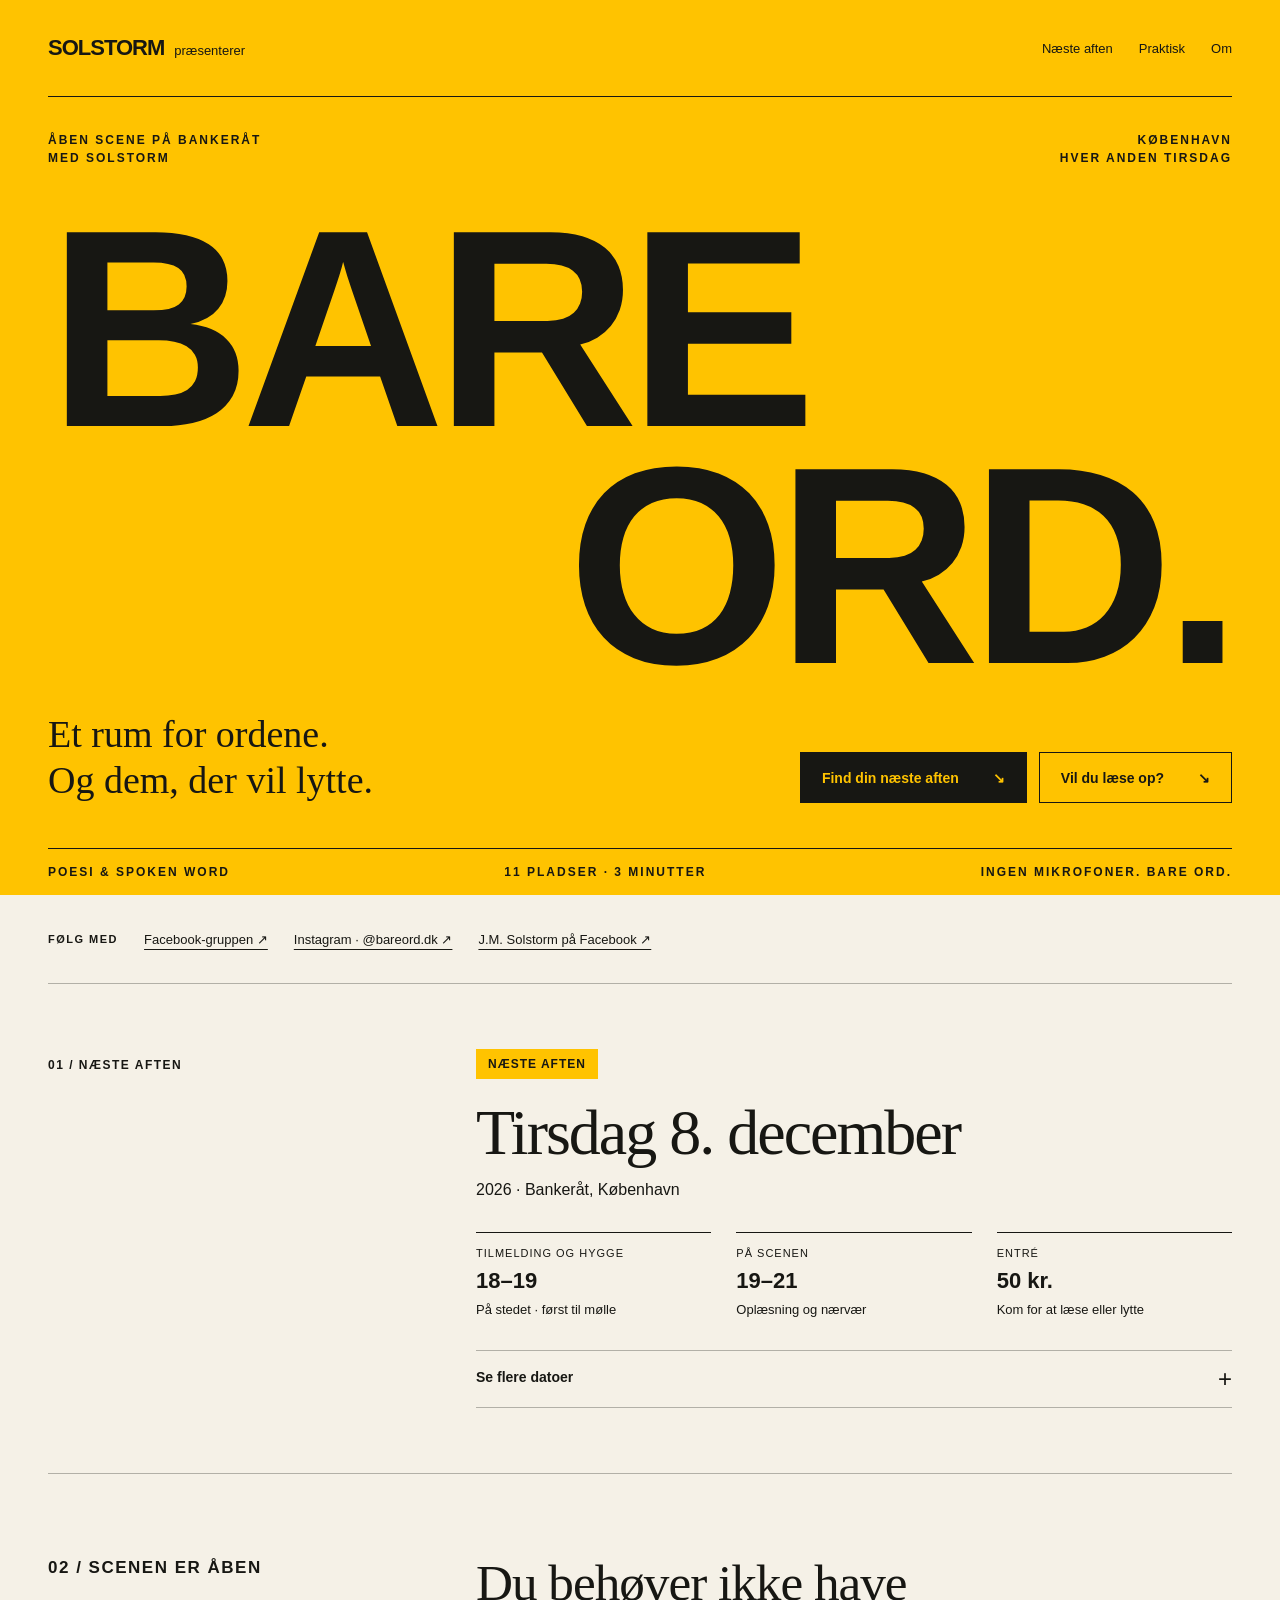
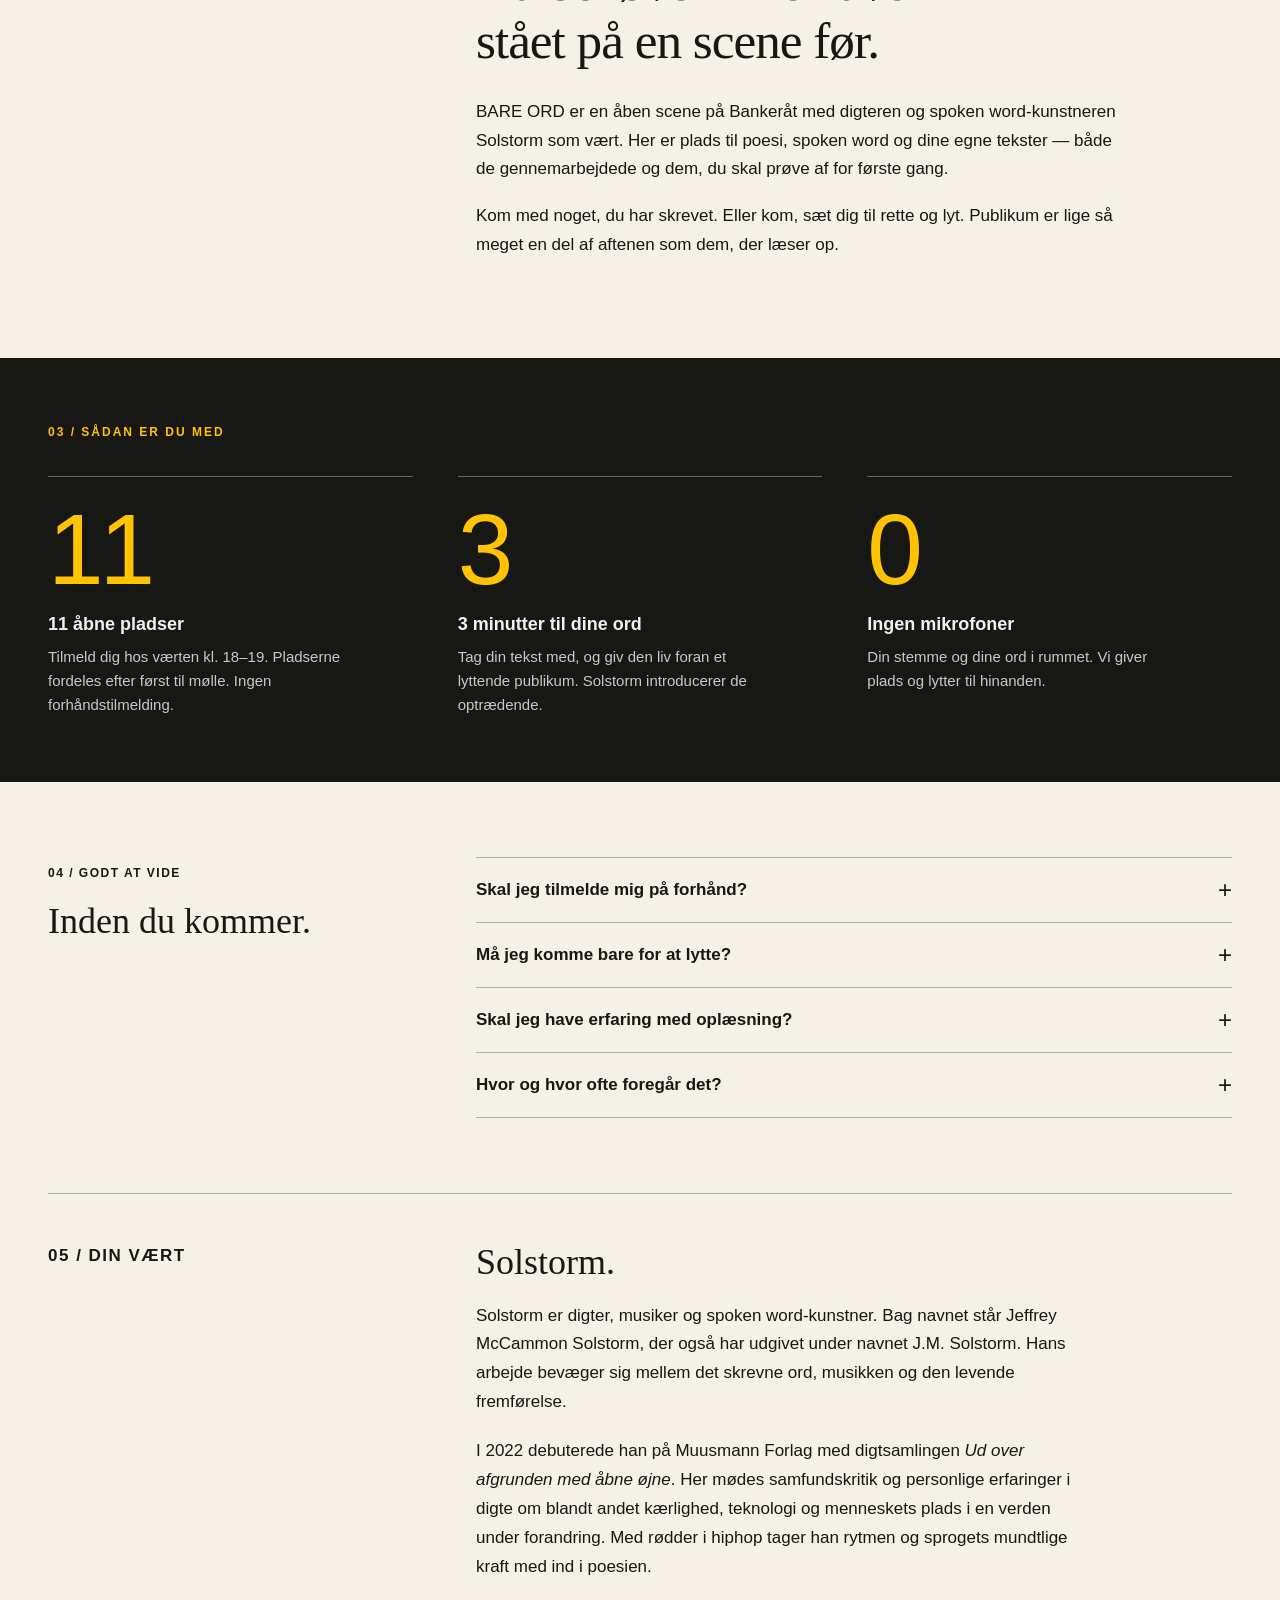
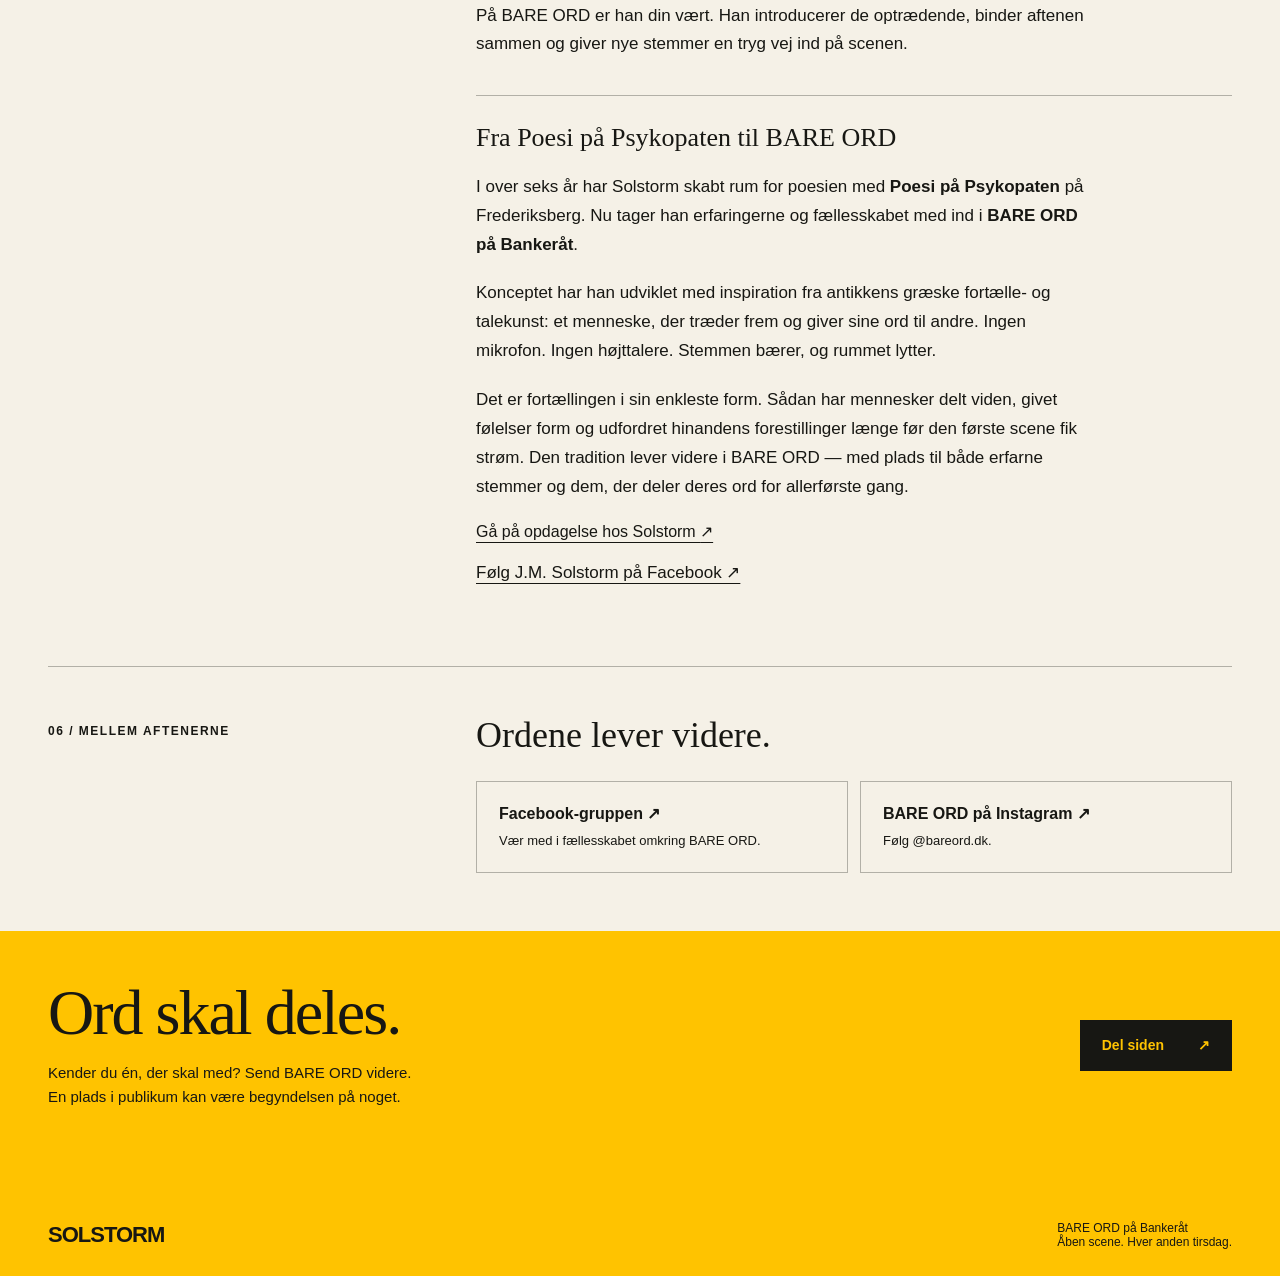
==== bare-ord/index.html @ f9d38742 "Publish Bare Ord page with recurring dates, social links and event editor" ====
<!doctype html>
<html lang="da">
<head>
  <meta charset="utf-8">
  <meta name="viewport" content="width=device-width, initial-scale=1">
  <title>BARE ORD på Bankeråt — åben scene med Solstorm</title>
  <meta name="description" content="BARE ORD er en åben scene på Bankeråt med Solstorm. Poesi, spoken word og dine egne ord. Hver anden tirsdag. Læs om tider, entré og tilmelding.">
  <link rel="canonical" href="https://solstorm.org/bare-ord/">
  <meta property="og:type" content="website">
  <meta property="og:locale" content="da_DK">
  <meta property="og:title" content="BARE ORD på Bankeråt — åben scene med Solstorm">
  <meta property="og:description" content="11 pladser. 3 minutter. Ingen mikrofon. Kom med dine ord — eller kom for at lytte.">
  <meta property="og:url" content="https://solstorm.org/bare-ord/">
  <meta name="theme-color" content="#ffc300">
  <style>
    :root{--yellow:#ffc300;--ink:#171713;--paper:#f5f1e7;--line:rgba(23,23,19,.3)}
    *{box-sizing:border-box}html{scroll-behavior:smooth;scroll-padding-top:20px}
    body{margin:0;background:var(--paper);color:var(--ink);font-family:Arial,Helvetica,sans-serif;-webkit-font-smoothing:antialiased}
    a{color:inherit;text-underline-offset:5px}a:hover{text-decoration-thickness:2px}a:focus-visible,button:focus-visible,summary:focus-visible{outline:3px solid currentColor;outline-offset:6px}
    .skip{position:absolute;left:20px;top:-80px;background:var(--ink);color:var(--yellow);padding:12px;z-index:10}.skip:focus{top:15px}
    .wrap{width:min(1240px,calc(100% - 96px));margin:auto}
    .poster{background:var(--yellow);overflow:hidden}
    header{display:flex;justify-content:space-between;align-items:center;padding:26px 0;border-bottom:1px solid var(--ink);gap:20px}
    .brand{font-size:22px;font-weight:900;letter-spacing:-1px;text-decoration:none}.brand span{font-size:13px;font-weight:400;letter-spacing:0;margin-left:10px}
    nav{display:flex;gap:26px;font-size:13px}nav a{text-decoration:none}
    .eyebrow{font-size:12px;line-height:1.5;text-transform:uppercase;letter-spacing:2px;font-weight:700}
    .intro{display:flex;justify-content:space-between;gap:20px;margin-top:34px}
    .intro p{margin:0}.intro p:last-child{text-align:right}
    h1{font-family:Impact,'Arial Narrow',Arial,sans-serif;font-stretch:condensed;font-size:clamp(110px,22vw,290px);font-weight:900;line-height:.84;letter-spacing:-.035em;margin:44px 0 28px;text-transform:uppercase}
    h1 span{display:block}h1 span:last-child{text-align:right}
    .hero-bottom{display:grid;grid-template-columns:1fr 1fr;gap:45px;align-items:end;padding-bottom:45px}
    .hero-copy{font:clamp(24px,3vw,38px)/1.2 Georgia,serif;max-width:540px;margin:0}
    .hero-actions{display:flex;gap:12px;justify-content:flex-end;flex-wrap:wrap}
    .button{display:inline-flex;align-items:center;justify-content:space-between;gap:34px;min-height:51px;padding:15px 21px;background:var(--ink);color:var(--yellow);font-size:14px;font-weight:700;text-decoration:none;border:1px solid var(--ink)}
    .button:hover{background:var(--paper);color:var(--ink)}.button.light{background:transparent;color:var(--ink)}.button.light:hover{background:var(--ink);color:var(--yellow)}
    .ticker{border-top:1px solid var(--ink);padding:16px 0;font-size:12px;font-weight:700;letter-spacing:2px;text-transform:uppercase;display:flex;justify-content:space-between;gap:15px;flex-wrap:wrap}
    .next{display:grid;grid-template-columns:1fr 2fr;gap:50px;padding:65px 0;border-bottom:1px solid var(--line)}
    .section-label{font-size:12px;text-transform:uppercase;letter-spacing:1.5px;font-weight:700;margin:7px 0 0}
    .next h2{font:clamp(36px,5vw,64px)/1.05 Georgia,serif;letter-spacing:-2px;margin:0 0 25px;font-weight:400}
    .next h2 small{display:block;font:16px/1.5 Arial,sans-serif;letter-spacing:0;margin-top:12px}
    .facts{display:grid;grid-template-columns:repeat(3,1fr);gap:25px;margin:30px 0 0}.facts div{border-top:1px solid var(--ink);padding-top:14px}.facts dt{font-size:11px;text-transform:uppercase;letter-spacing:1px;margin-bottom:9px}.facts dd{margin:0;font-size:22px;font-weight:700}.facts dd span{display:block;font-size:13px;font-weight:400;line-height:1.5;margin-top:6px}
    .story{padding:80px 0;display:grid;grid-template-columns:1fr 2fr;gap:50px}.story h2{font:clamp(32px,4vw,52px)/1.13 Georgia,serif;font-weight:400;letter-spacing:-1px;margin:0 0 28px;max-width:700px}.story p{font-size:17px;line-height:1.7;max-width:650px;margin:0 0 18px}
    .rules{background:var(--ink);color:var(--paper);padding:65px 0}.rules .eyebrow{color:var(--yellow);margin:0 0 35px}.rule-grid{display:grid;grid-template-columns:repeat(3,1fr);gap:45px}.rule{border-top:1px solid #66665d;padding-top:22px}.rule .number{font-family:Impact,'Arial Narrow',Arial,sans-serif;font-size:100px;line-height:1;color:var(--yellow);letter-spacing:-4px}.rule h3{font-size:18px;margin:15px 0 10px}.rule p{font-size:15px;line-height:1.6;color:#cccac0;margin:0;max-width:310px}
    .questions{padding:75px 0;display:grid;grid-template-columns:1fr 2fr;gap:50px}.questions h2{font:36px/1.15 Georgia,serif;font-weight:400;margin:0}details{border-top:1px solid var(--line)}details:last-child{border-bottom:1px solid var(--line)}summary{padding:22px 0;cursor:pointer;font-size:17px;font-weight:700;display:flex;justify-content:space-between;gap:20px;list-style:none}summary::-webkit-details-marker{display:none}summary::after{content:'+';font-size:24px;line-height:20px;font-weight:400}details[open] summary::after{content:'−'}details p{font-size:16px;line-height:1.65;max-width:600px;margin:0 0 23px}
    .host{border-top:1px solid var(--line);padding:48px 0 58px;display:grid;grid-template-columns:1fr 2fr;gap:50px}.host h2{font:36px/1.15 Georgia,serif;font-weight:400;margin:0 0 18px}.host p{font-size:16px;line-height:1.7;max-width:620px;margin:0 0 20px}
    footer{background:var(--yellow);padding:27px 0}footer .wrap{display:flex;justify-content:space-between;gap:25px;align-items:center}footer p{font-size:12px;margin:0}
    .date-status{display:inline-block;background:var(--yellow);color:var(--ink);padding:8px 12px;font-size:12px;font-weight:700;letter-spacing:1px;text-transform:uppercase;margin:0 0 20px}
    .date-status:empty{display:none}.date-status.is-today{background:var(--ink);color:var(--yellow)}
    .upcoming{margin-top:30px;border-bottom:1px solid var(--line)}.upcoming summary{font-size:14px;padding:18px 0}.upcoming ol{list-style:none;padding:0;margin:0 0 20px;display:grid;grid-template-columns:1fr 1fr;gap:10px 22px}.upcoming li{font-size:14px;line-height:1.6}.upcoming time{font-variant-numeric:tabular-nums}
    nav a{display:inline-flex;align-items:center;min-height:44px}.section-label{line-height:1.6}
    button{font:inherit;cursor:pointer}.button[hidden],[hidden]{display:none!important}.next-actions{margin-top:24px}.event-help{font-size:13px;line-height:1.6;margin:10px 0 0}
    .follow-strip{display:flex;align-items:center;gap:14px 26px;flex-wrap:wrap;padding:22px 0;border-bottom:1px solid var(--line);font-size:13px}.follow-strip strong{font-size:11px;letter-spacing:1.5px;text-transform:uppercase}.follow-strip a{display:inline-flex;align-items:center;min-height:44px}.host p{font-size:17px}.host h3{font:26px/1.25 Georgia,serif;font-weight:400;margin:36px 0 18px;padding-top:26px;border-top:1px solid var(--line)}
    .community{border-top:1px solid var(--line);padding:48px 0 58px;display:grid;grid-template-columns:1fr 2fr;gap:50px}.community h2{font:36px/1.15 Georgia,serif;font-weight:400;margin:0 0 25px}.social-links{display:grid;grid-template-columns:1fr 1fr;gap:12px}.social-link{display:flex;flex-direction:column;gap:8px;padding:22px;border:1px solid var(--line);text-decoration:none;transition:background .15s}.social-link:hover{background:var(--yellow)}.social-link strong{font-size:16px}.social-link span{font-size:13px;line-height:1.5}
    .share{background:var(--yellow);padding:50px 0}.share-layout{display:flex;justify-content:space-between;align-items:center;gap:30px}.share h2{font:clamp(38px,5vw,64px)/1 Georgia,serif;font-weight:400;letter-spacing:-2px;margin:0 0 16px}.share p{font-size:15px;line-height:1.6;margin:0;max-width:520px}.share-options{margin-top:25px;padding-top:22px;border-top:1px solid var(--ink);display:flex;gap:12px;flex-wrap:wrap}.share-status{font-size:13px;min-height:1.5em;margin-top:12px!important}.copy-manual{width:100%;max-width:400px;background:var(--paper);border:1px solid var(--ink);padding:12px;font:14px Arial,sans-serif}.share button{border-radius:0}.share-trigger{flex-shrink:0}
    @media(max-width:760px){.community{grid-template-columns:1fr;gap:25px;padding:42px 0}.community h2{font-size:32px}.social-link{padding:18px}.share-layout{align-items:flex-start;flex-direction:column}.share{padding:40px 0}.share h2{letter-spacing:-1px}.share-options .button{flex:1;justify-content:center;gap:15px}}
    @media(max-width:390px){.social-links{grid-template-columns:1fr}}
    @media(min-width:1450px){h1{font-size:290px}}
    @media(max-width:760px){.wrap{width:calc(100% - 40px)}header{padding:22px 0}.brand span{display:none}nav{gap:15px;font-size:12px}.intro{margin-top:24px;font-size:10px;letter-spacing:1px}h1{font-size:clamp(100px,24vw,180px);margin:38px 0 30px;letter-spacing:-.045em}.hero-bottom{grid-template-columns:1fr;gap:24px;padding-bottom:30px}.hero-copy{font-size:27px;max-width:440px}.hero-actions{justify-content:flex-start}.ticker{font-size:10px;letter-spacing:1px}.next,.story,.questions,.host{grid-template-columns:1fr;gap:25px;padding:42px 0}.next h2{font-size:42px;letter-spacing:-1px}.facts{gap:15px}.facts dd{font-size:19px}.facts dd span{font-size:12px}.story h2{font-size:34px}.story p{font-size:16px}.rules{padding:42px 0}.rule-grid{gap:25px}.rule .number{font-size:73px;letter-spacing:-3px}.rule h3{font-size:15px}.rule p{font-size:13px}.questions h2,.host h2{font-size:32px}footer .wrap{align-items:flex-start}footer p{max-width:160px;line-height:1.6}}
    @media(max-width:390px){.wrap{width:calc(100% - 32px)}nav{gap:12px}.rule-grid{grid-template-columns:1fr}.rule{display:grid;grid-template-columns:86px 1fr;gap:0 15px}.rule .number{grid-row:span 2}.rule h3{margin-top:0}.rule p{max-width:none}.facts{gap:10px}.facts dd{font-size:17px}}
    @media(prefers-reduced-motion:reduce){html{scroll-behavior:auto}}
  </style>
</head>
<body>
  <a class="skip" href="#indhold">Spring til indhold</a>
  <main id="indhold">
  <div class="poster">
    <div class="wrap">
      <header>
        <a class="brand" href="https://solstorm.org/" aria-label="Solstorm — forside">SOLSTORM<span>præsenterer</span></a>
        <nav aria-label="På denne side"><a href="#naeste">Næste aften</a><a href="#praktisk">Praktisk</a><a href="#om">Om</a></nav>
      </header>
      <div>
        <div class="intro eyebrow"><p>Åben scene på Bankeråt<br>Med Solstorm</p><p>København<br>Hver anden tirsdag</p></div>
        <h1><span>BARE</span><span>ORD.</span></h1>
        <div class="hero-bottom">
          <p class="hero-copy">Et rum for ordene.<br>Og dem, der vil lytte.</p>
          <div class="hero-actions"><a class="button" href="#naeste"><span id="hero-date">Find din næste aften</span> <span aria-hidden="true">↘</span></a><a class="button light" href="#praktisk">Vil du læse op? <span aria-hidden="true">↘</span></a></div>
        </div>
        <div class="ticker"><span>Poesi & spoken word</span><span>11 pladser · 3 minutter</span><span>Ingen mikrofoner. Bare ord.</span></div>
      </div>
    </div>
  </div>
  <div class="follow-strip wrap" role="group" aria-label="Følg BARE ORD og Solstorm">
    <strong>Følg med</strong>
    <a href="https://www.facebook.com/groups/poesipaapsykopaten/" target="_blank" rel="noopener noreferrer">Facebook-gruppen ↗</a>
    <a href="https://www.instagram.com/bareord.dk/" target="_blank" rel="noopener noreferrer">Instagram · @bareord.dk ↗</a>
    <a href="https://www.facebook.com/jmsolstorm/" target="_blank" rel="noopener noreferrer">J.M. Solstorm på Facebook ↗</a>
  </div>
  <section class="next wrap" id="naeste" aria-labelledby="next-title">
    <p class="section-label" id="next-label">01 / Næste aften</p>
    <div>
      <p class="date-status" id="date-status" aria-live="polite">Næste aften</p>
      <h2 id="next-title"><time id="event-date" datetime="2026-10-27">Tirsdag 27. oktober</time><small><span id="event-year">2026</span> · Bankeråt, København</small></h2>
      <dl class="facts"><div><dt>Tilmelding og hygge</dt><dd>18–19<span>På stedet · først til mølle</span></dd></div><div><dt>På scenen</dt><dd>19–21<span>Oplæsning og nærvær</span></dd></div><div><dt>Entré</dt><dd>50 kr.<span>Kom for at læse eller lytte</span></dd></div></dl>
      <div class="next-actions" id="event-actions" hidden><a class="button" id="facebook-event" target="_blank" rel="noopener noreferrer">Se eventet på Facebook <span aria-hidden="true">↗</span></a><p class="event-help">Markér din interesse eller deltagelse på Facebook. Tilmelding til oplæsning foregår på stedet kl. 18–19.</p></div>
      <details class="upcoming"><summary>Se flere datoer</summary><ol id="upcoming-dates"></ol></details>
      <noscript><p>BARE ORD er hver anden tirsdag. Slå JavaScript til for automatisk at se den næste dato.</p></noscript>
    </div>
  </section>
  <section class="story wrap" id="om" aria-labelledby="about-title">
    <p class="section-label">02 / Scenen er åben</p>
    <div><h2 id="about-title">Du behøver ikke have<br>stået på en scene før.</h2><p>BARE ORD er en åben scene på Bankeråt med digteren og spoken word-kunstneren Solstorm som vært. Her er plads til poesi, spoken word og dine egne tekster — både de gennemarbejdede og dem, du skal prøve af for første gang.</p><p>Kom med noget, du har skrevet. Eller kom, sæt dig til rette og lyt. Publikum er lige så meget en del af aftenen som dem, der læser op.</p></div>
  </section>
  <section class="rules" id="praktisk" aria-labelledby="rules-title"><div class="wrap">
    <h2 class="eyebrow" id="rules-title">03 / Sådan er du med</h2>
    <div class="rule-grid">
      <article class="rule"><div class="number" aria-hidden="true">11</div><h3>11 åbne pladser</h3><p>Tilmeld dig hos værten kl. 18–19. Pladserne fordeles efter først til mølle. Ingen forhåndstilmelding.</p></article>
      <article class="rule"><div class="number" aria-hidden="true">3</div><h3>3 minutter til dine ord</h3><p>Tag din tekst med, og giv den liv foran et lyttende publikum. Solstorm introducerer de optrædende.</p></article>
      <article class="rule"><div class="number" aria-hidden="true">0</div><h3>Ingen mikrofoner</h3><p>Din stemme og dine ord i rummet. Vi giver plads og lytter til hinanden.</p></article>
    </div>
  </div></section>
  <section class="questions wrap" aria-labelledby="faq-title"><div><p class="section-label">04 / Godt at vide</p><h2 id="faq-title" style="margin-top:18px">Inden du kommer.</h2></div><div>
    <details><summary>Skal jeg tilmelde mig på forhånd?</summary><p>Nej. Tilmelding til oplæsning foregår på Bankeråt kl. 18–19 samme aften. Der er 11 pladser, og det er først til mølle.</p></details>
    <details><summary>Må jeg komme bare for at lytte?</summary><p>Ja. Du er velkommen som publikum, også hvis du ikke selv vil læse op. Oplæsningerne foregår kl. 19–21.</p></details>
    <details><summary>Skal jeg have erfaring med oplæsning?</summary><p>Nej. Både nye og erfarne stemmer er velkomne. Du har op til tre minutter til din tekst.</p></details>
    <details><summary>Hvor og hvor ofte foregår det?</summary><p>BARE ORD foregår på Bankeråt i København hver anden tirsdag. Næste aften og flere kommende datoer står øverst på siden.</p></details>
  </div></section>
  <section class="host wrap" aria-labelledby="host-title"><p class="section-label">05 / Din vært</p><div><h2 id="host-title">Solstorm.</h2><p>Solstorm er digter, musiker og spoken word-kunstner. Bag navnet står Jeffrey McCammon Solstorm, der også har udgivet under navnet J.M. Solstorm. Hans arbejde bevæger sig mellem det skrevne ord, musikken og den levende fremførelse.</p>
    <p>I 2022 debuterede han på Muusmann Forlag med digtsamlingen <em>Ud over afgrunden med åbne øjne</em>. Her mødes samfundskritik og personlige erfaringer i digte om blandt andet kærlighed, teknologi og menneskets plads i en verden under forandring. Med rødder i hiphop tager han rytmen og sprogets mundtlige kraft med ind i poesien.</p>
    <p>På BARE ORD er han din vært. Han introducerer de optrædende, binder aftenen sammen og giver nye stemmer en tryg vej ind på scenen.</p>
    <h3>Fra Poesi på Psykopaten til BARE ORD</h3><p>I over seks år har Solstorm skabt rum for poesien med <strong>Poesi på Psykopaten</strong> på Frederiksberg. Nu tager han erfaringerne og fællesskabet med ind i <strong>BARE ORD på Bankeråt</strong>.</p>
    <p>Konceptet har han udviklet med inspiration fra antikkens græske fortælle- og talekunst: et menneske, der træder frem og giver sine ord til andre. Ingen mikrofon. Ingen højttalere. Stemmen bærer, og rummet lytter.</p>
    <p>Det er fortællingen i sin enkleste form. Sådan har mennesker delt viden, givet følelser form og udfordret hinandens forestillinger længe før den første scene fik strøm. Den tradition lever videre i BARE ORD — med plads til både erfarne stemmer og dem, der deler deres ord for allerførste gang.</p><a href="https://solstorm.org/">Gå på opdagelse hos Solstorm <span aria-hidden="true">↗</span></a><p style="margin-top:18px"><a href="https://www.facebook.com/jmsolstorm/" target="_blank" rel="noopener noreferrer">Følg J.M. Solstorm på Facebook ↗</a></p></div></section>
  <section class="community wrap" aria-labelledby="community-title"><p class="section-label">06 / Mellem aftenerne</p><div><h2 id="community-title">Ordene lever videre.</h2><div class="social-links">
    <a class="social-link" href="https://www.facebook.com/groups/poesipaapsykopaten/" target="_blank" rel="noopener noreferrer"><strong>Facebook-gruppen ↗</strong><span>Vær med i fællesskabet omkring BARE ORD.</span></a>
    <a class="social-link" href="https://www.instagram.com/bareord.dk/" target="_blank" rel="noopener noreferrer"><strong>BARE ORD på Instagram ↗</strong><span>Følg @bareord.dk.</span></a>
  </div></div></section>
  <section class="share" aria-labelledby="share-title"><div class="wrap">
    <div class="share-layout"><div><h2 id="share-title">Ord skal deles.</h2><p>Kender du én, der skal med? Send BARE ORD videre.<br>En plads i publikum kan være begyndelsen på noget.</p></div><button class="button share-trigger" id="share-page" type="button" aria-controls="share-options" aria-expanded="false">Del siden <span aria-hidden="true">↗</span></button></div>
    <div class="share-options" id="share-options" hidden>
      <a class="button light" id="share-facebook" href="https://www.facebook.com/sharer/sharer.php?u=https%3A%2F%2Fsolstorm.org%2Fbare-ord%2F" target="_blank" rel="noopener noreferrer">Del på Facebook <span aria-hidden="true">↗</span></a>
      <button class="button light" id="copy-link" type="button">Kopiér link <span aria-hidden="true">↗</span></button>
      <label id="copy-manual-label" hidden>Kopiér adressen herfra: <input class="copy-manual" id="copy-manual" type="text" readonly value="https://solstorm.org/bare-ord/" aria-label="Link til BARE ORD"></label>
    </div>
    <p class="share-status" id="share-status" role="status" aria-live="polite"></p>
  </div></section>
  </main>
  <footer><div class="wrap"><a class="brand" href="https://solstorm.org/">SOLSTORM</a><p>BARE ORD på Bankeråt<br>Åben scene. Hver anden tirsdag.</p></div></footer>
  <script>
globalThis.BARE_ORD_DATA = {
  "events": {},
  "cancelledDates": []
};

</script>
<script src="data.js"></script>
  <script>
(function (root) {
  'use strict';
  const pageUrl = 'https://solstorm.org/bare-ord/';
  const events = root.BARE_ORD_DATA?.events || {};
  function eventUrl(date) {
    const value = events[date];
    if (!value) return null;
    try {
      const url = new URL(value);
      return url.protocol === 'https:' && ['facebook.com', 'www.facebook.com', 'm.facebook.com'].includes(url.hostname)
        && url.pathname.startsWith('/events/') ? url.href : null;
    } catch { return null; }
  }
  function updateEvent(date) {
    const url = eventUrl(date);
    const link = document.getElementById('facebook-event');
    document.getElementById('event-actions').hidden = !url;
    if (url) link.href = url;
    else link.removeAttribute('href');
  }
  root.BareOrdSocial = { events, eventUrl, updateEvent };
  if (typeof document === 'undefined') return;

  const trigger = document.getElementById('share-page');
  const options = document.getElementById('share-options');
  const status = document.getElementById('share-status');
  function showOptions() {
    options.hidden = false;
    trigger.setAttribute('aria-expanded', 'true');
    document.getElementById('share-facebook').focus();
  }
  trigger.addEventListener('click', async () => {
    status.textContent = '';
    if (typeof navigator.share === 'function') {
      try {
        await navigator.share({ title: 'BARE ORD på Bankeråt — med Solstorm',
          text: 'Kom med til BARE ORD: åben scene for poesi og spoken word på Bankeråt. Læs mere her.', url: pageUrl });
        return;
      } catch (error) {
        if (error.name === 'AbortError') return;
      }
    }
    showOptions();
  });
  document.getElementById('copy-link').addEventListener('click', async () => {
    try {
      if (!navigator.clipboard?.writeText) throw new Error('Clipboard unavailable');
      await navigator.clipboard.writeText(pageUrl);
      status.textContent = 'Link kopieret — send det til én, der skal med.';
    } catch {
      // The local file preview or browser settings can block clipboard access.
      const label = document.getElementById('copy-manual-label');
      const field = document.getElementById('copy-manual');
      label.hidden = false;
      field.focus();
      field.select();
      status.textContent = 'Markér og kopiér linket i feltet.';
    }
  });
})(globalThis);

</script>
  <script>
/* Every other Tuesday, counted from 27 October 2026. Dates follow Copenhagen time. */
(function (root) {
  'use strict';

  const DAY = 86400000;
  const ANCHOR = Date.UTC(2026, 9, 27);
  // Add a date here if an evening is cancelled or there is a holiday break.
  const excludedDates = new Set(root.BARE_ORD_DATA?.cancelledDates || []); // Example: '2026-12-22'
  const copenhagen = new Intl.DateTimeFormat('en-CA', {
    timeZone: 'Europe/Copenhagen', year: 'numeric', month: '2-digit', day: '2-digit'
  });
  const displayDate = new Intl.DateTimeFormat('da-DK', {
    timeZone: 'UTC', weekday: 'long', day: 'numeric', month: 'long'
  });

  function iso(day) { return new Date(day).toISOString().slice(0, 10); }
  function localDay(now) {
    const parts = Object.fromEntries(copenhagen.formatToParts(now).map(p => [p.type, p.value]));
    return Date.UTC(Number(parts.year), Number(parts.month) - 1, Number(parts.day));
  }
  function upcoming(now = new Date(), count = 5) {
    if (!Number.isInteger(count) || count < 1 || count > 100) throw new RangeError('Invalid event count');
    const today = localDay(now);
    let day = ANCHOR + Math.max(0, Math.ceil((today - ANCHOR) / (14 * DAY))) * 14 * DAY;
    const dates = [];
    while (dates.length < count) {
      if (!excludedDates.has(iso(day))) {
        const label = displayDate.format(new Date(day));
        dates.push({ iso: iso(day), label: label.charAt(0).toUpperCase() + label.slice(1),
          year: new Date(day).getUTCFullYear(), isToday: day === today });
      }
      day += 14 * DAY;
    }
    return dates;
  }

  // Expose the date calculation for verification without a browser.
  const api = { upcoming, localDay, excludedDates };
  if (typeof module !== 'undefined' && module.exports) module.exports = api;
  root.BareOrdSchedule = api;
  if (typeof document === 'undefined' || !document.getElementById('event-date')) return;

  let lastRenderedDay = '';
  function render() {
    const now = new Date();
    const today = iso(localDay(now));
    if (today === lastRenderedDay) return;
    const dates = upcoming(now);
    const next = dates[0];
    const dateElement = document.getElementById('event-date');
    dateElement.dateTime = next.iso;
    dateElement.textContent = next.label;
    document.getElementById('event-year').textContent = next.year;
    const status = document.getElementById('date-status');
    status.textContent = next.isToday ? 'Det er i dag' : 'Næste aften';
    status.classList.toggle('is-today', next.isToday);
    document.getElementById('next-label').textContent = next.isToday ? '01 / I dag på Bankeråt' : '01 / Næste aften';
    document.getElementById('hero-date').textContent = next.isToday ? 'Vi ses i aften' : 'Find din næste aften';
    const list = document.getElementById('upcoming-dates');
    list.replaceChildren(...dates.slice(1).map(date => {
      const li = document.createElement('li');
      const time = document.createElement('time');
      time.dateTime = date.iso;
      time.textContent = `${date.label} ${date.year}`;
      li.append(time);
      return li;
    }));
    root.BareOrdSocial?.updateEvent(next.iso);
    lastRenderedDay = today;
  }
  render();
  // Update an open tab after midnight, and immediately when returning to it.
  setInterval(render, 15000);
  document.addEventListener('visibilitychange', render);
  root.addEventListener('pageshow', render);
})(globalThis);

</script>
</body>
</html>
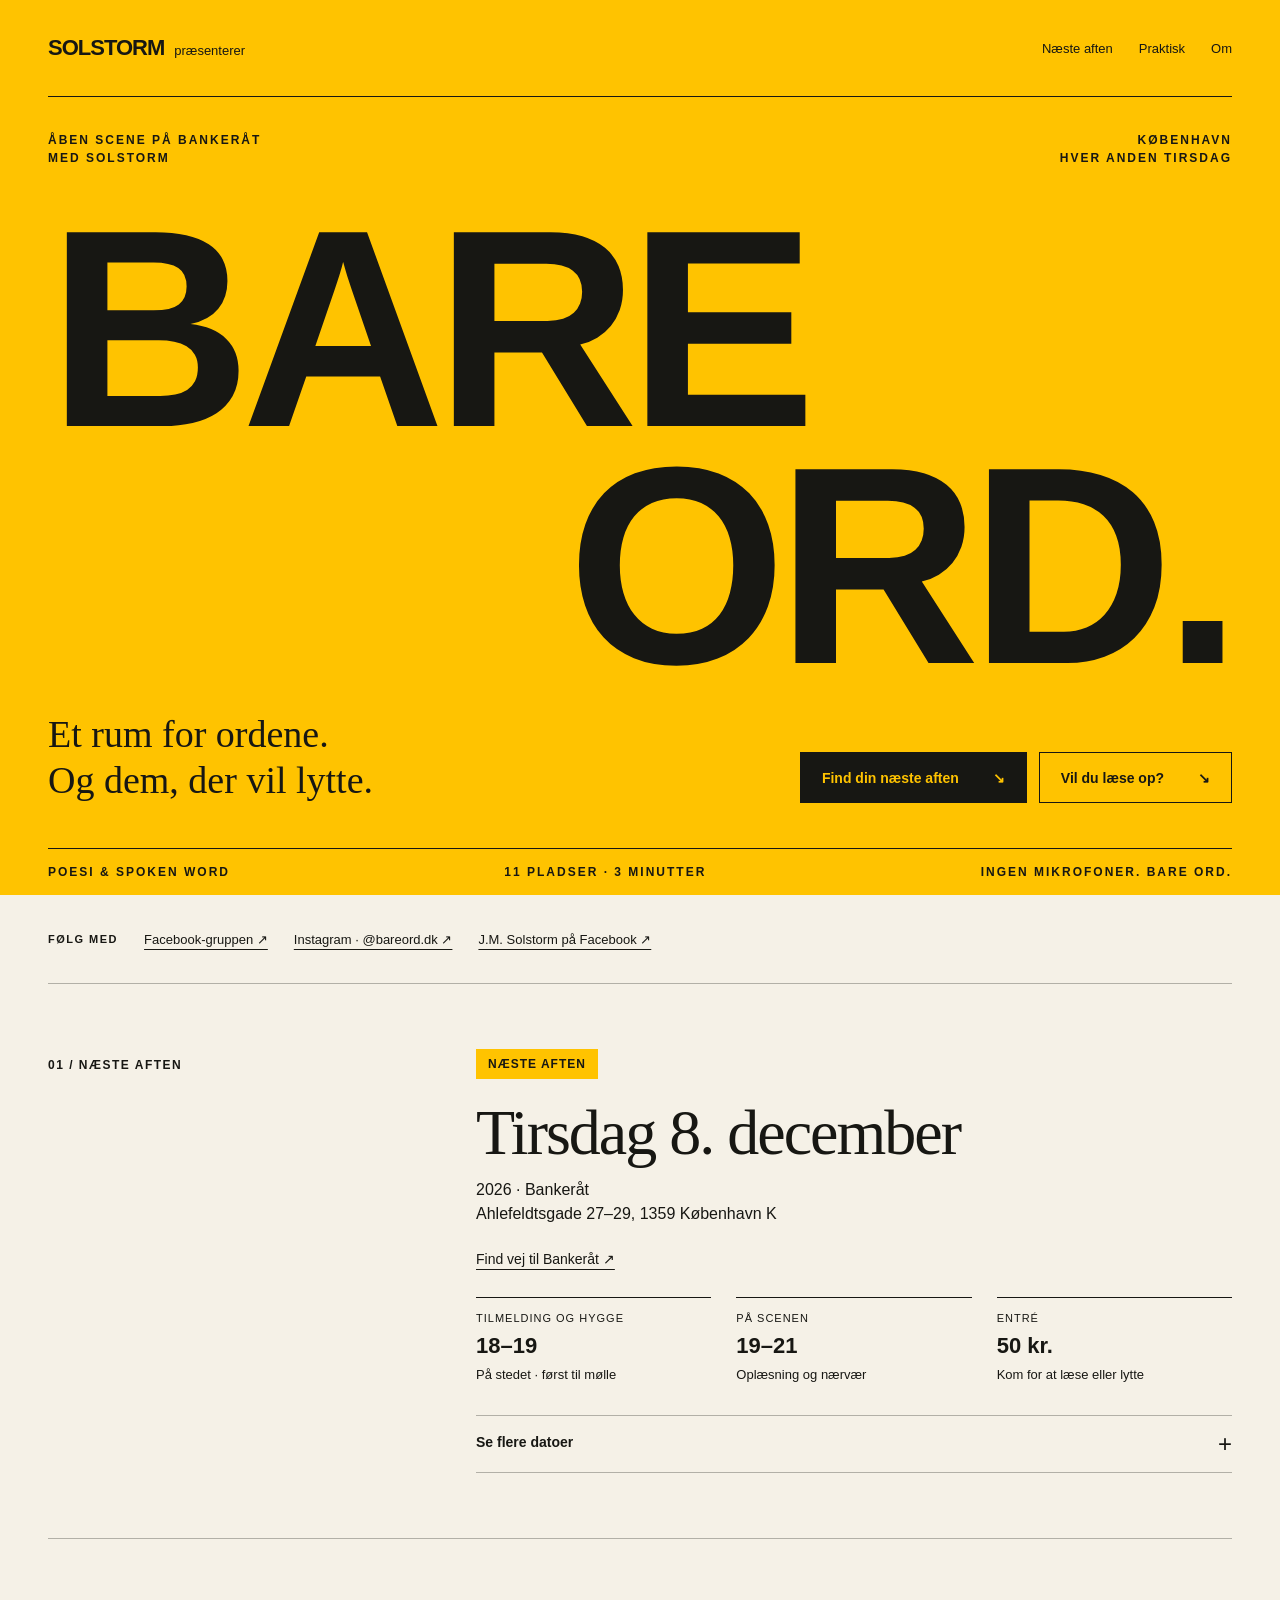
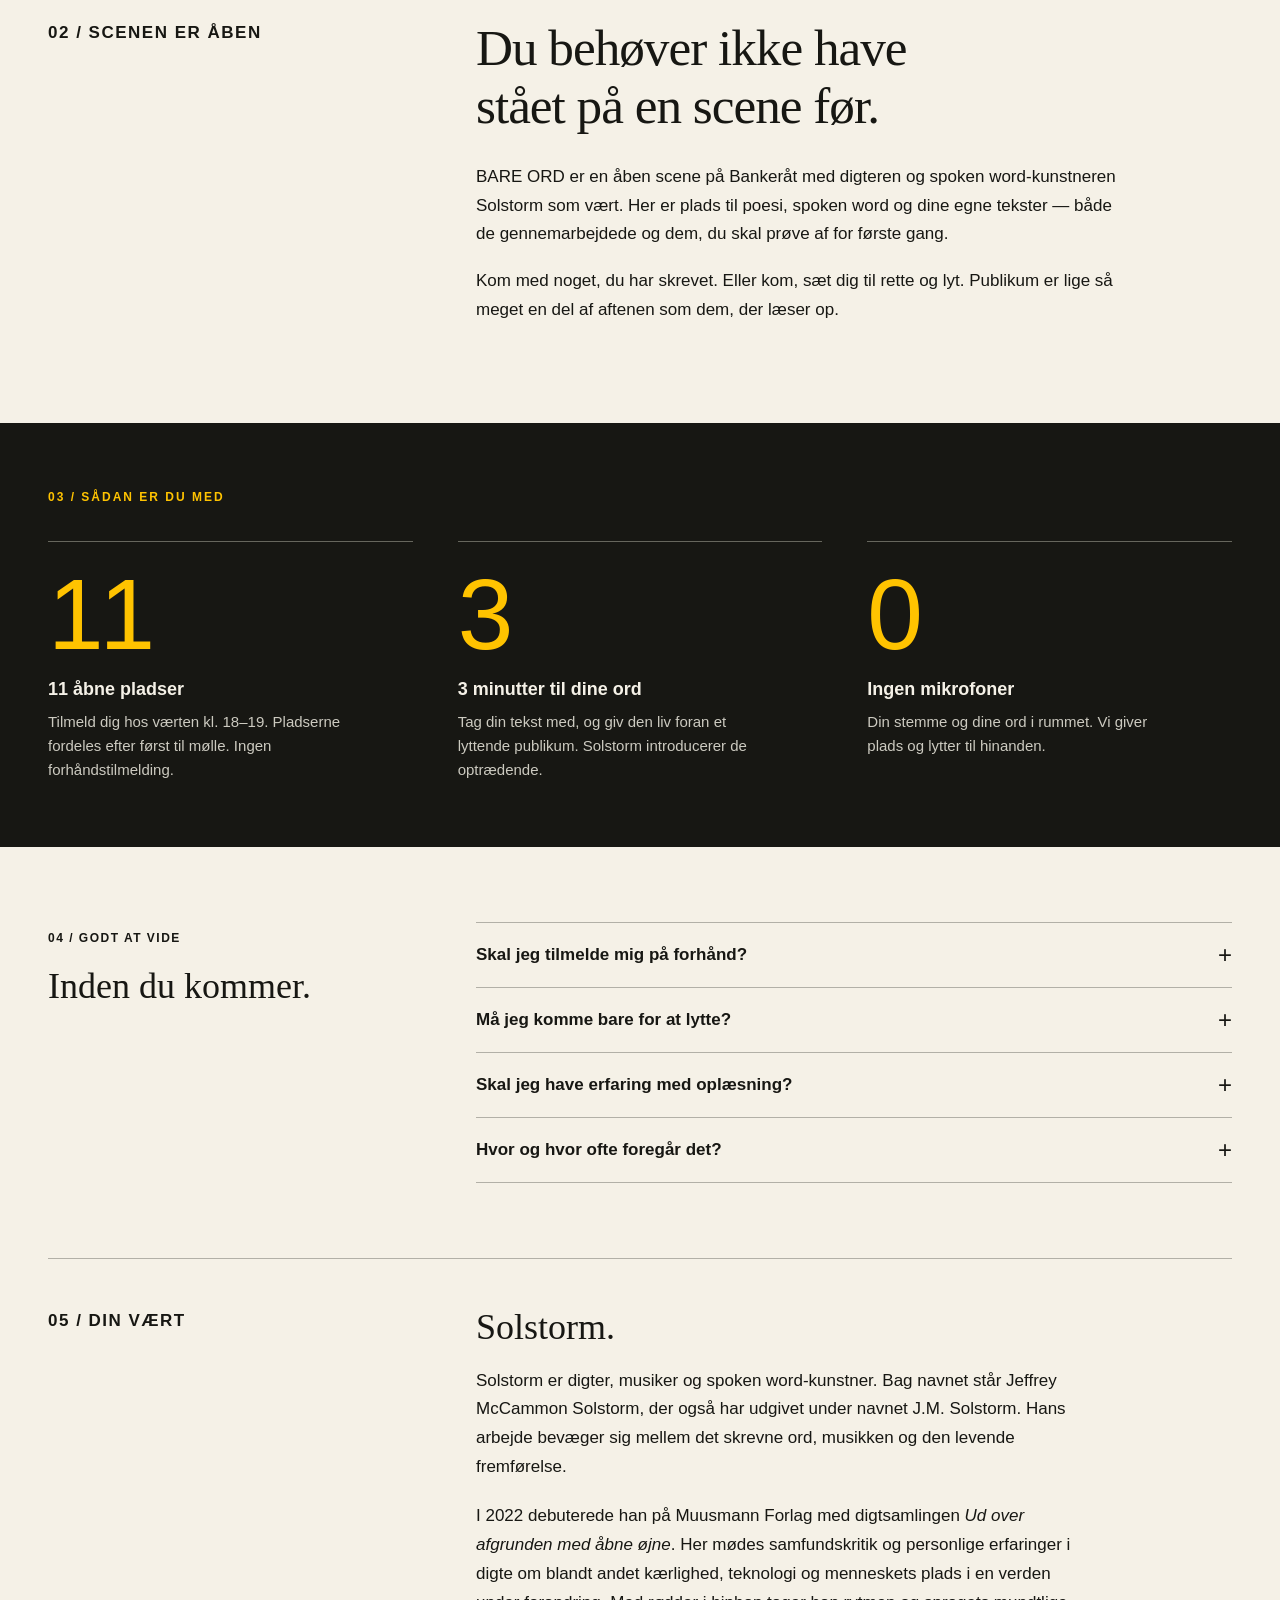
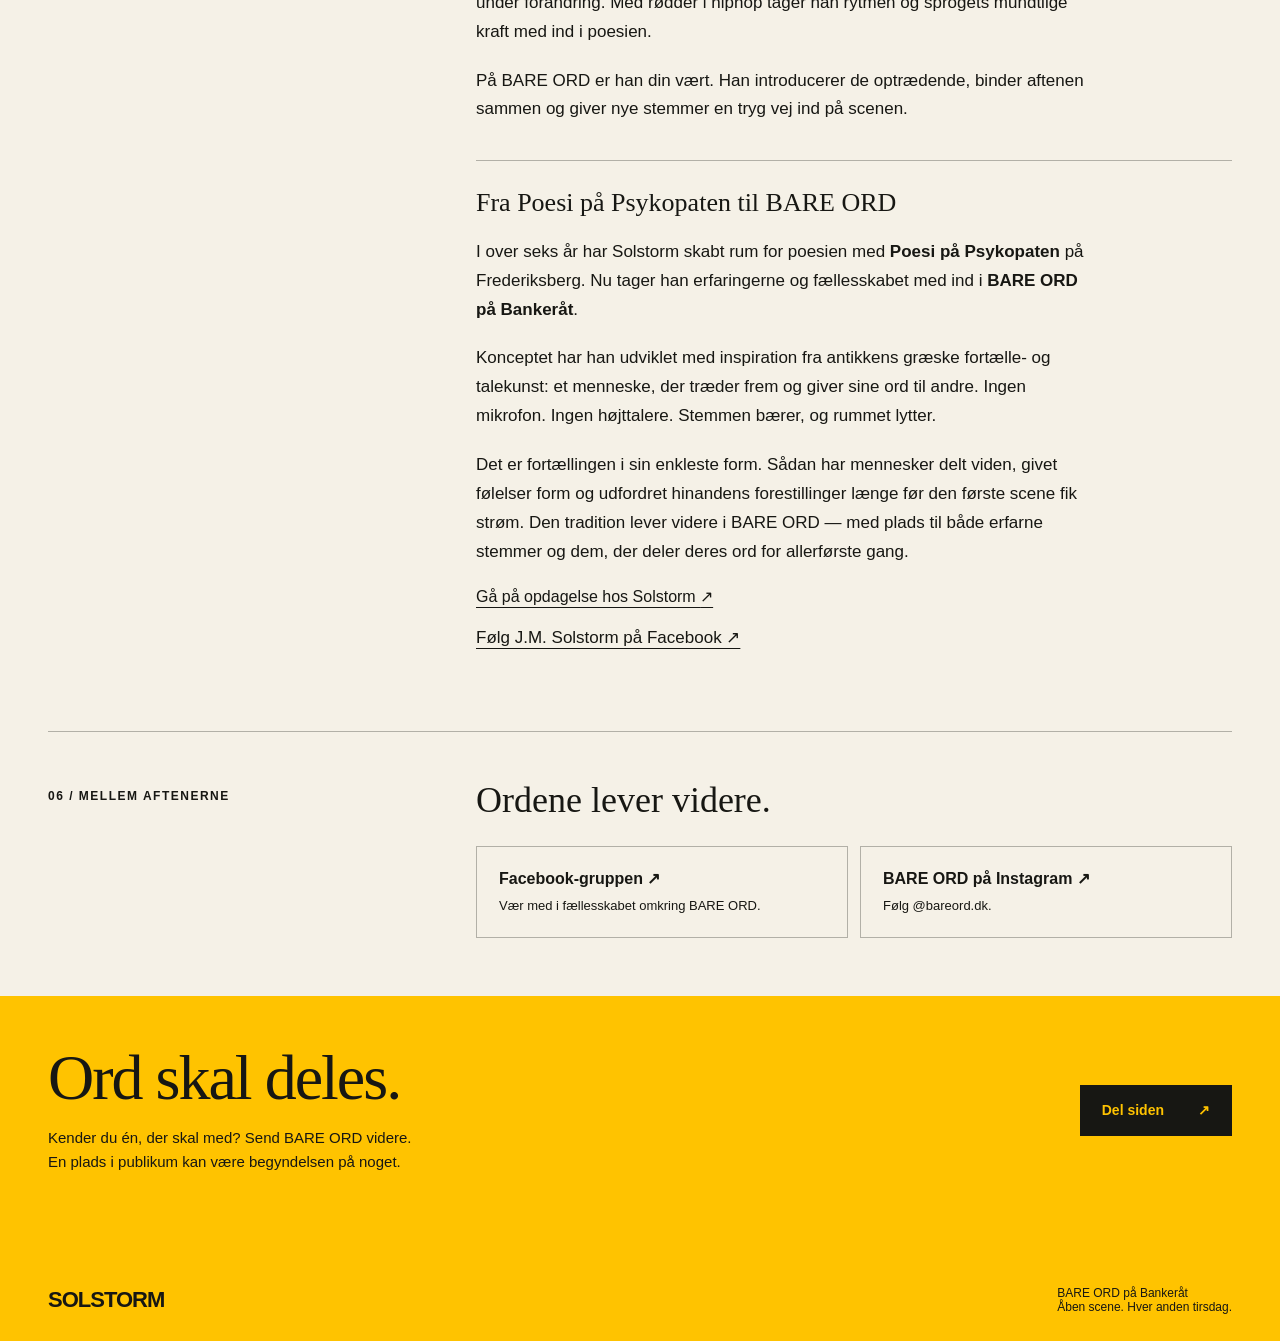
==== commit 87ea8d7d: "Show Bankeraat street address and directions beside event details" ====
--- a/bare-ord/index.html
+++ b/bare-ord/index.html
@@ -90,7 +90,8 @@
     <p class="section-label" id="next-label">01 / Næste aften</p>
     <div>
       <p class="date-status" id="date-status" aria-live="polite">Næste aften</p>
-      <h2 id="next-title"><time id="event-date" datetime="2026-10-27">Tirsdag 27. oktober</time><small><span id="event-year">2026</span> · Bankeråt, København</small></h2>
+      <h2 id="next-title"><time id="event-date" datetime="2026-10-27">Tirsdag 27. oktober</time><small><span id="event-year">2026</span> · Bankeråt<br>Ahlefeldtsgade 27–29, 1359 København K</small></h2>
+      <p style="font-size:14px"><a href="https://www.google.com/maps/search/?api=1&amp;query=Banker%C3%A5t%2C%20Ahlefeldtsgade%2027-29%2C%201359%20K%C3%B8benhavn%20K" target="_blank" rel="noopener noreferrer">Find vej til Bankeråt ↗</a></p>
       <dl class="facts"><div><dt>Tilmelding og hygge</dt><dd>18–19<span>På stedet · først til mølle</span></dd></div><div><dt>På scenen</dt><dd>19–21<span>Oplæsning og nærvær</span></dd></div><div><dt>Entré</dt><dd>50 kr.<span>Kom for at læse eller lytte</span></dd></div></dl>
       <div class="next-actions" id="event-actions" hidden><a class="button" id="facebook-event" target="_blank" rel="noopener noreferrer">Se eventet på Facebook <span aria-hidden="true">↗</span></a><p class="event-help">Markér din interesse eller deltagelse på Facebook. Tilmelding til oplæsning foregår på stedet kl. 18–19.</p></div>
       <details class="upcoming"><summary>Se flere datoer</summary><ol id="upcoming-dates"></ol></details>
@@ -113,7 +114,7 @@
     <details><summary>Skal jeg tilmelde mig på forhånd?</summary><p>Nej. Tilmelding til oplæsning foregår på Bankeråt kl. 18–19 samme aften. Der er 11 pladser, og det er først til mølle.</p></details>
     <details><summary>Må jeg komme bare for at lytte?</summary><p>Ja. Du er velkommen som publikum, også hvis du ikke selv vil læse op. Oplæsningerne foregår kl. 19–21.</p></details>
     <details><summary>Skal jeg have erfaring med oplæsning?</summary><p>Nej. Både nye og erfarne stemmer er velkomne. Du har op til tre minutter til din tekst.</p></details>
-    <details><summary>Hvor og hvor ofte foregår det?</summary><p>BARE ORD foregår på Bankeråt i København hver anden tirsdag. Næste aften og flere kommende datoer står øverst på siden.</p></details>
+    <details><summary>Hvor og hvor ofte foregår det?</summary><p>BARE ORD foregår på Bankeråt, Ahlefeldtsgade 27–29, 1359 København K, hver anden tirsdag. Næste aften og flere kommende datoer står øverst på siden.</p></details>
   </div></section>
   <section class="host wrap" aria-labelledby="host-title"><p class="section-label">05 / Din vært</p><div><h2 id="host-title">Solstorm.</h2><p>Solstorm er digter, musiker og spoken word-kunstner. Bag navnet står Jeffrey McCammon Solstorm, der også har udgivet under navnet J.M. Solstorm. Hans arbejde bevæger sig mellem det skrevne ord, musikken og den levende fremførelse.</p>
     <p>I 2022 debuterede han på Muusmann Forlag med digtsamlingen <em>Ud over afgrunden med åbne øjne</em>. Her mødes samfundskritik og personlige erfaringer i digte om blandt andet kærlighed, teknologi og menneskets plads i en verden under forandring. Med rødder i hiphop tager han rytmen og sprogets mundtlige kraft med ind i poesien.</p>
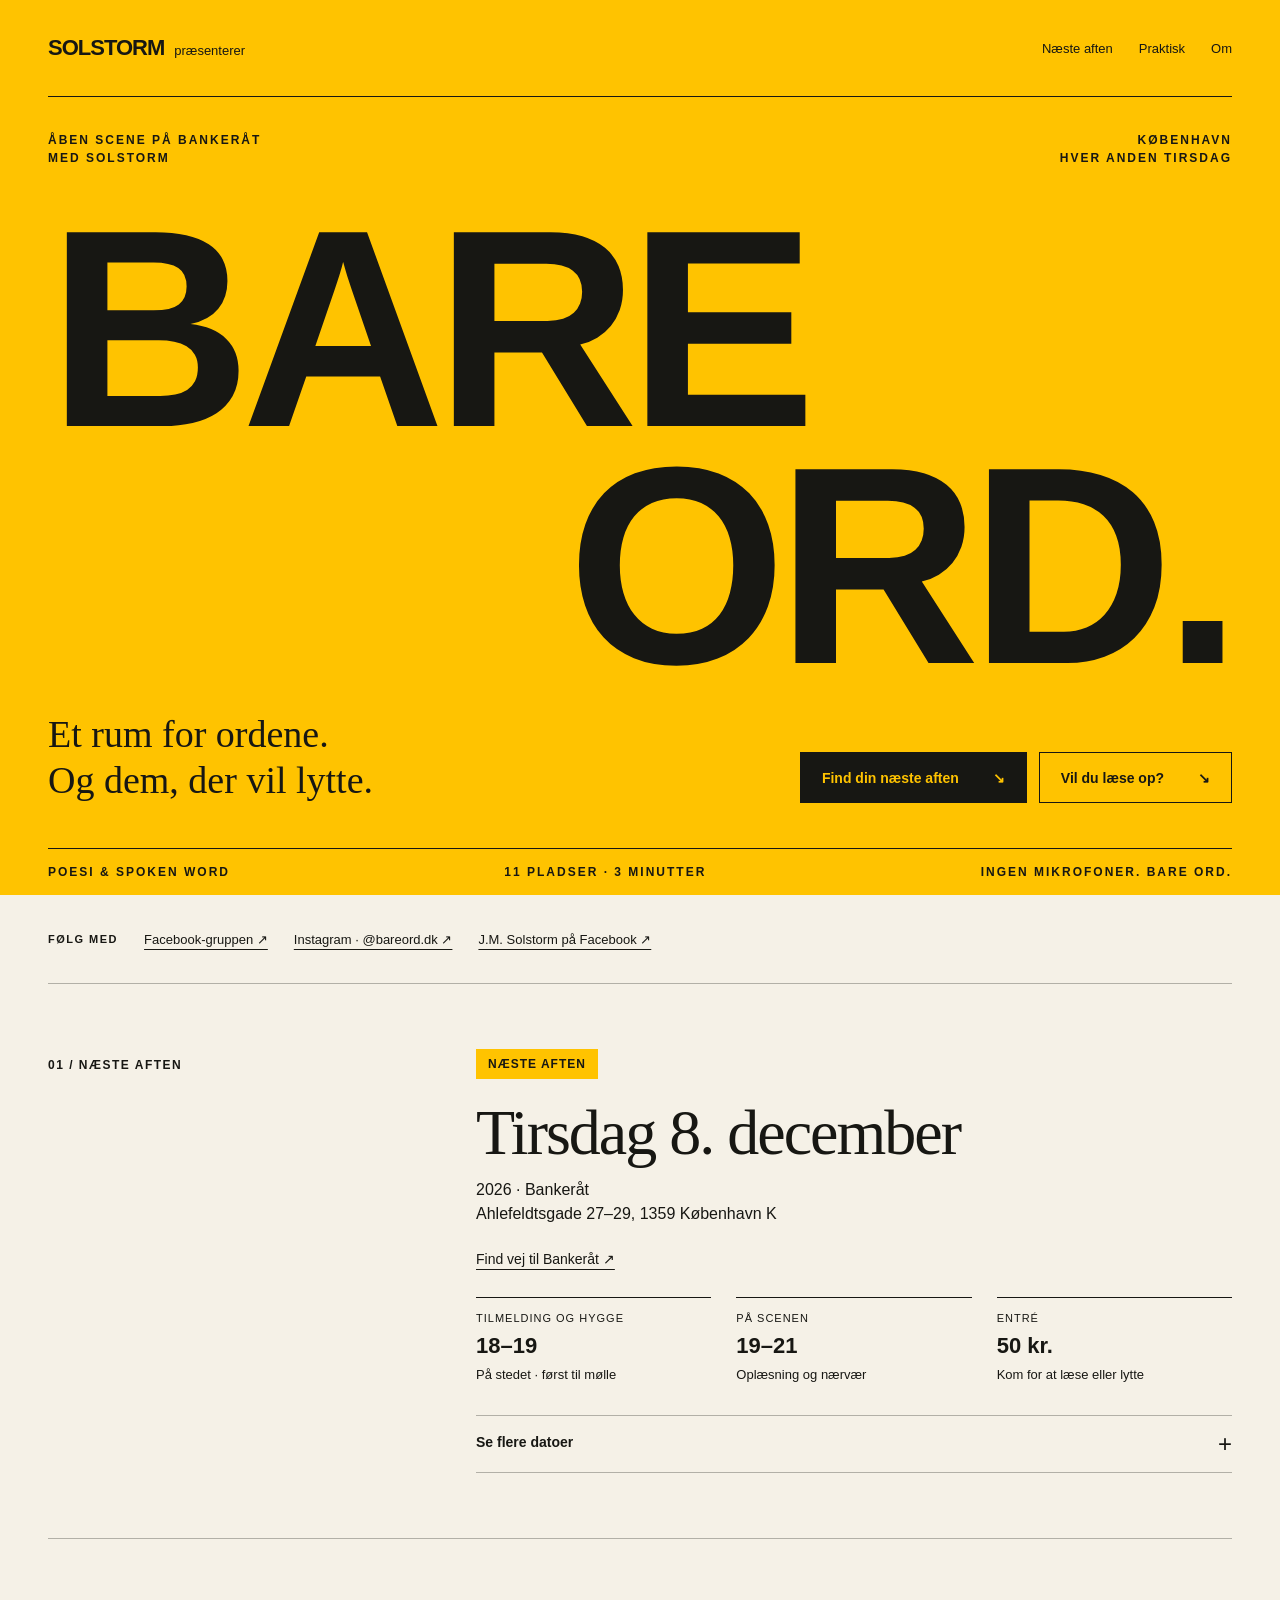
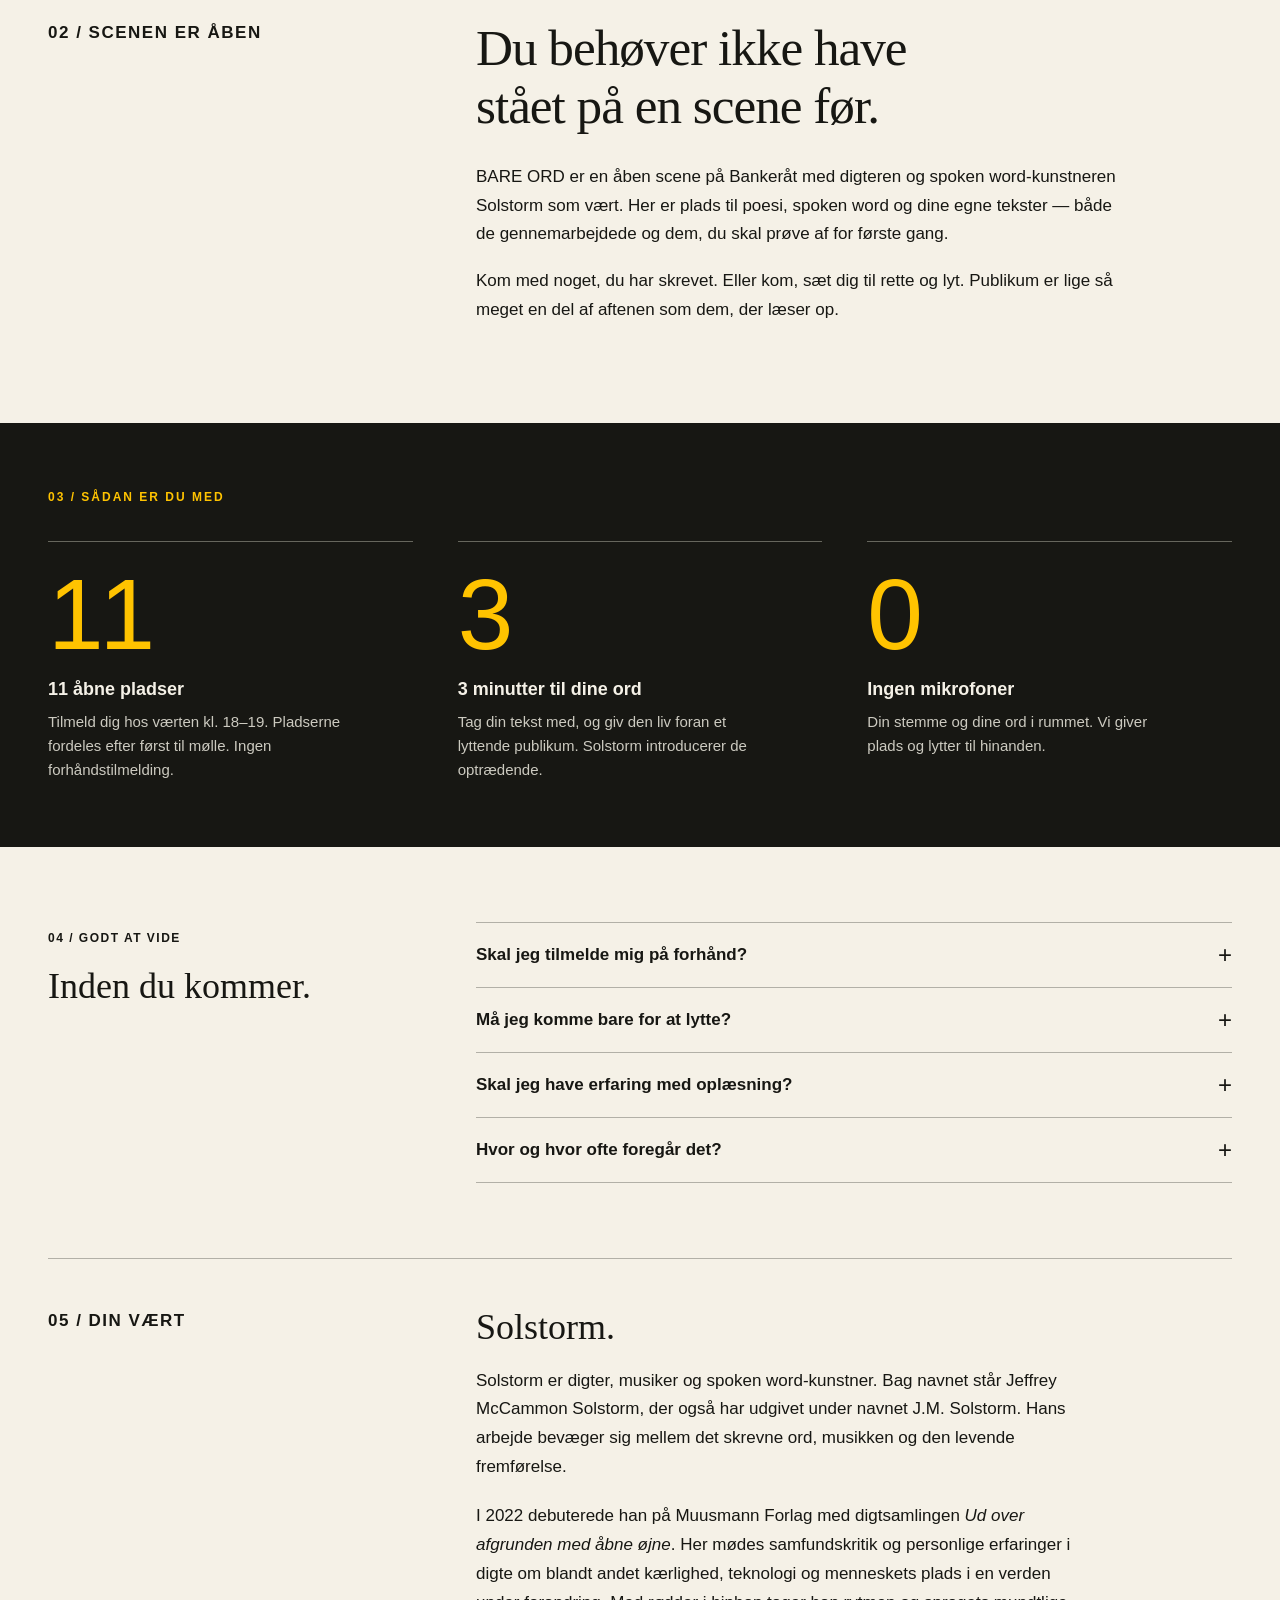
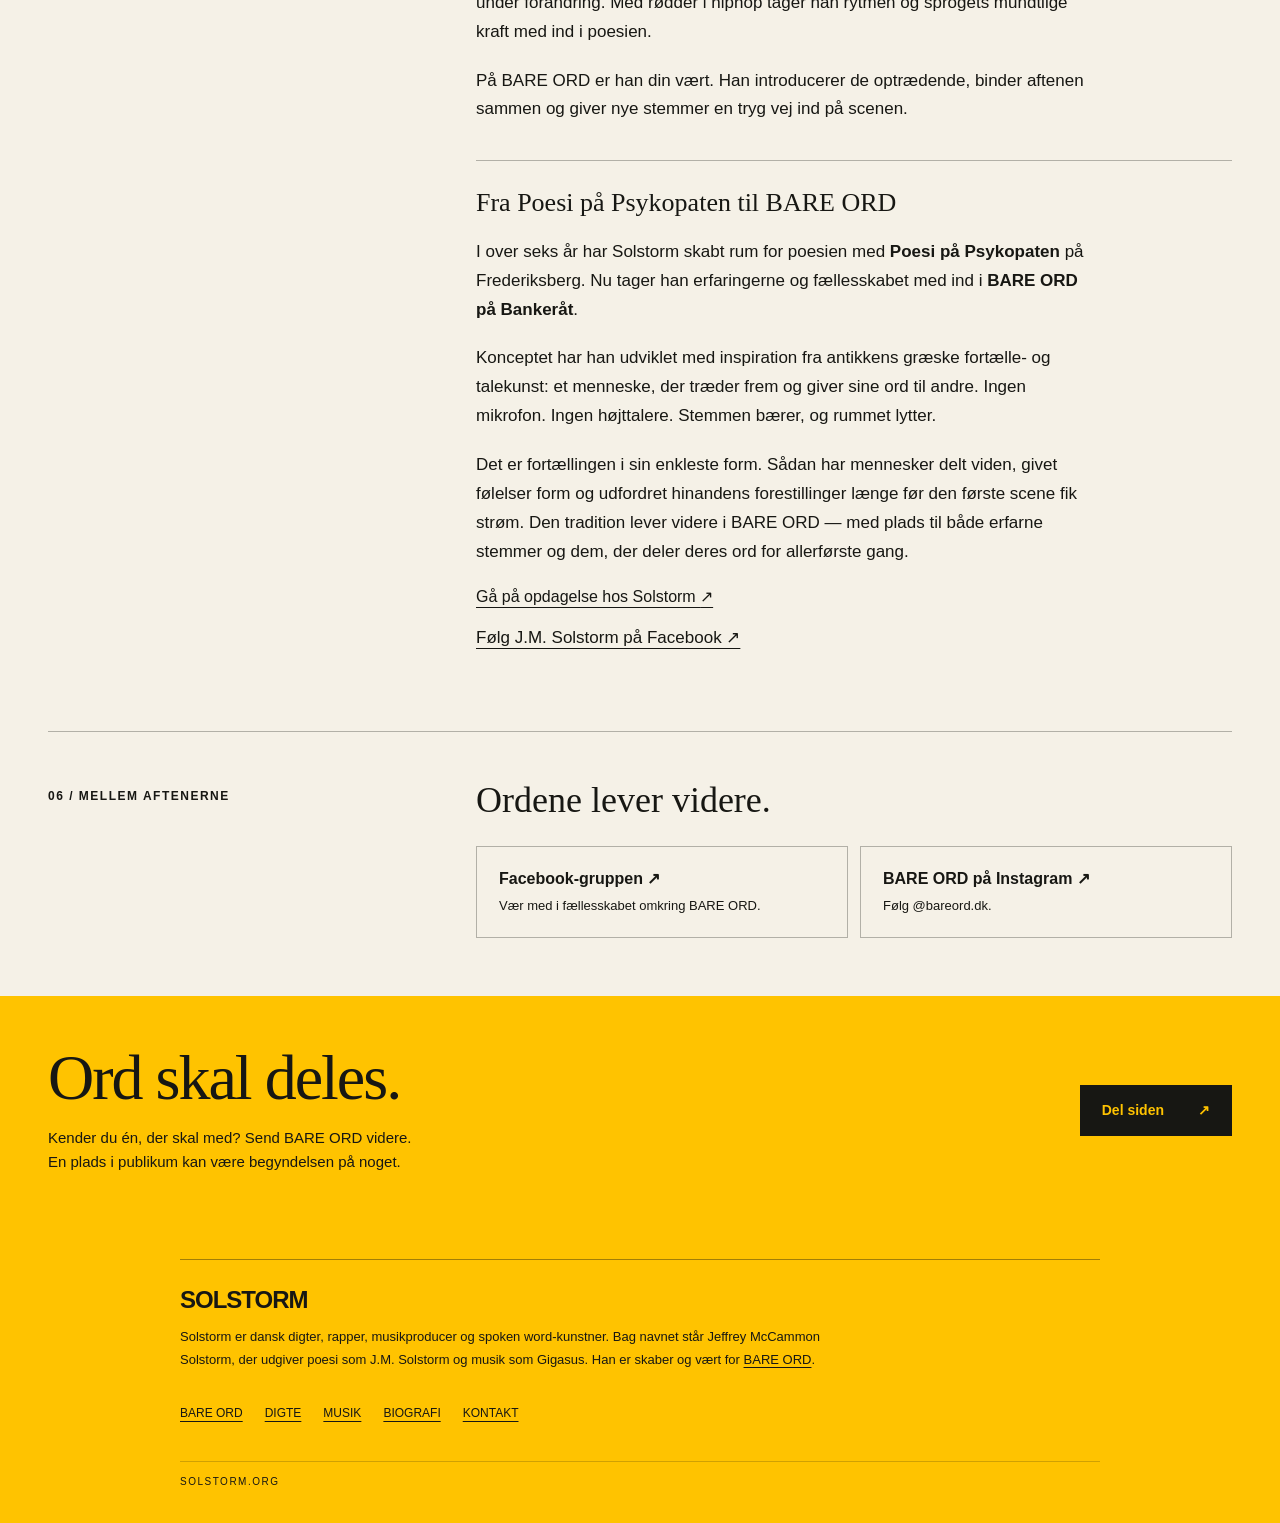
==== commit 3624e828: "Update site footers" ====
--- a/bare-ord/index.html
+++ b/bare-ord/index.html
@@ -3,14 +3,14 @@
 <head>
   <meta charset="utf-8">
   <meta name="viewport" content="width=device-width, initial-scale=1">
-  <title>BARE ORD på Bankeråt — åben scene med Solstorm</title>
-  <meta name="description" content="BARE ORD er en åben scene på Bankeråt med Solstorm. Poesi, spoken word og dine egne ord. Hver anden tirsdag. Læs om tider, entré og tilmelding.">
-  <link rel="canonical" href="https://solstorm.org/bare-ord/">
-  <meta property="og:type" content="website">
-  <meta property="og:locale" content="da_DK">
-  <meta property="og:title" content="BARE ORD på Bankeråt — åben scene med Solstorm">
-  <meta property="og:description" content="11 pladser. 3 minutter. Ingen mikrofon. Kom med dine ord — eller kom for at lytte.">
-  <meta property="og:url" content="https://solstorm.org/bare-ord/">
+  <title>BARE ORD på Bankeråt - åben scene med Solstorm</title>
+  
+  
+  
+  
+  
+  
+  
   <meta name="theme-color" content="#ffc300">
   <style>
     :root{--yellow:#ffc300;--ink:#171713;--paper:#f5f1e7;--line:rgba(23,23,19,.3)}
@@ -58,8 +58,10 @@
     @media(max-width:760px){.wrap{width:calc(100% - 40px)}header{padding:22px 0}.brand span{display:none}nav{gap:15px;font-size:12px}.intro{margin-top:24px;font-size:10px;letter-spacing:1px}h1{font-size:clamp(100px,24vw,180px);margin:38px 0 30px;letter-spacing:-.045em}.hero-bottom{grid-template-columns:1fr;gap:24px;padding-bottom:30px}.hero-copy{font-size:27px;max-width:440px}.hero-actions{justify-content:flex-start}.ticker{font-size:10px;letter-spacing:1px}.next,.story,.questions,.host{grid-template-columns:1fr;gap:25px;padding:42px 0}.next h2{font-size:42px;letter-spacing:-1px}.facts{gap:15px}.facts dd{font-size:19px}.facts dd span{font-size:12px}.story h2{font-size:34px}.story p{font-size:16px}.rules{padding:42px 0}.rule-grid{gap:25px}.rule .number{font-size:73px;letter-spacing:-3px}.rule h3{font-size:15px}.rule p{font-size:13px}.questions h2,.host h2{font-size:32px}footer .wrap{align-items:flex-start}footer p{max-width:160px;line-height:1.6}}
     @media(max-width:390px){.wrap{width:calc(100% - 32px)}nav{gap:12px}.rule-grid{grid-template-columns:1fr}.rule{display:grid;grid-template-columns:86px 1fr;gap:0 15px}.rule .number{grid-row:span 2}.rule h3{margin-top:0}.rule p{max-width:none}.facts{gap:10px}.facts dd{font-size:17px}}
     @media(prefers-reduced-motion:reduce){html{scroll-behavior:auto}}
-  </style>
-</head>
+  
+.site-footer{background:#ffc300;color:#171713;padding:0 0 36px;font-family:Arial,Helvetica,sans-serif;font-weight:400;text-align:left}.site-footer .footer-wrap{box-sizing:border-box;width:min(920px,calc(100% - 40px));margin:0 auto;padding-top:26px;border-top:1px solid rgba(23,23,19,.4)}.site-footer .footer-name{display:inline-block;font-family:Arial,Helvetica,sans-serif;font-size:24px;font-weight:900;letter-spacing:-1px;color:inherit;text-decoration:none}.site-footer .footer-copy{font-family:Arial,Helvetica,sans-serif;font-size:13px;font-weight:400;line-height:1.75;max-width:650px;margin:12px 0 20px}.site-footer .footer-copy a{color:inherit;text-decoration:underline;text-underline-offset:3px}.site-footer .footer-nav{display:flex;flex-wrap:wrap;gap:12px 22px}.site-footer .footer-nav a{font-size:12px;line-height:1.4;color:inherit;text-decoration:underline;text-underline-offset:4px}.site-footer .footer-bottom{font-size:10px;letter-spacing:1.5px;border-top:1px solid rgba(23,23,19,.2);margin-top:26px;padding-top:14px}
+</style>
+<meta name="description" content="BARE ORD på Bankeråt med Solstorm. Hver anden tirsdag, show kl. 19–21. Tilmelding og hygge kl. 18–19. Entré 50 kr. Ahlefeldtsgade 27–29, København K."><link rel="canonical" href="https://solstorm.org/bare-ord/"><meta property="og:type" content="website"><meta property="og:locale" content="da_DK"><meta property="og:site_name" content="Solstorm"><meta property="og:title" content="BARE ORD på Bankeråt - åben scene med Solstorm"><meta property="og:description" content="BARE ORD på Bankeråt med Solstorm. Hver anden tirsdag, show kl. 19–21. Tilmelding og hygge kl. 18–19. Entré 50 kr. Ahlefeldtsgade 27–29, København K."><meta property="og:url" content="https://solstorm.org/bare-ord/"><meta property="og:image" content="https://solstorm.org/biografi/assets/selvportraet.jpg"><script type="application/ld+json">{"@context": "https://schema.org", "@graph": [{"@type": "WebSite", "@id": "https://solstorm.org/#website", "name": "Solstorm", "url": "https://solstorm.org/", "inLanguage": "da", "publisher": {"@id": "https://solstorm.org/#solstorm"}}, {"@type": "Person", "@id": "https://solstorm.org/#solstorm", "name": "Solstorm", "alternateName": ["J.M. Solstorm", "Jeffrey McCammon Solstorm", "Gigasus"], "url": "https://solstorm.org/", "description": "Dansk digter, rapper, musikproducer og spoken word-kunstner.", "image": "https://solstorm.org/biografi/assets/selvportraet.jpg", "sameAs": ["https://www.facebook.com/jmsolstorm/", "https://www.instagram.com/j.m.solstorm/", "https://open.spotify.com/artist/1FTQmjWJs2gQPb7fbnASIT"], "jobTitle": ["Digter", "Rapper", "Musikproducer", "Spoken word-kunstner"]}, {"@type": "WebPage", "@id": "https://solstorm.org/bare-ord/#webpage", "url": "https://solstorm.org/bare-ord/", "name": "BARE ORD på Bankeråt - åben scene med Solstorm", "inLanguage": "da", "isPartOf": {"@id": "https://solstorm.org/#website"}, "about": {"@id": "https://solstorm.org/#solstorm"}, "mainEntity": {"@id": "https://solstorm.org/bare-ord/#arrangement"}}, {"@type": "EventSeries", "@id": "https://solstorm.org/bare-ord/#arrangement", "name": "BARE ORD på Bankeråt - åben scene med Solstorm", "url": "https://solstorm.org/bare-ord/", "description": "Åben scene for poesi og spoken word med Solstorm, hver anden tirsdag på Bankeråt.", "eventAttendanceMode": "https://schema.org/OfflineEventAttendanceMode", "organizer": {"@id": "https://solstorm.org/#solstorm"}, "performer": {"@id": "https://solstorm.org/#solstorm"}, "location": {"@type": "Place", "name": "Bankeråt", "address": {"@type": "PostalAddress", "streetAddress": "Ahlefeldtsgade 27–29", "postalCode": "1359", "addressLocality": "København K", "addressCountry": "DK"}}, "offers": {"@type": "Offer", "price": "50", "priceCurrency": "DKK", "url": "https://solstorm.org/bare-ord/"}}]}</script></head>
 <body>
   <a class="skip" href="#indhold">Spring til indhold</a>
   <main id="indhold">
@@ -136,7 +138,7 @@
     <p class="share-status" id="share-status" role="status" aria-live="polite"></p>
   </div></section>
   </main>
-  <footer><div class="wrap"><a class="brand" href="https://solstorm.org/">SOLSTORM</a><p>BARE ORD på Bankeråt<br>Åben scene. Hver anden tirsdag.</p></div></footer>
+  <footer class="site-footer" aria-label="Om Solstorm"><div class="footer-wrap"><a class="footer-name" href="/">SOLSTORM</a><p class="footer-copy">Solstorm er dansk digter, rapper, musikproducer og spoken word-kunstner. Bag navnet står Jeffrey McCammon Solstorm, der udgiver poesi som J.M. Solstorm og musik som Gigasus. Han er skaber og vært for <a href="/bare-ord/">BARE ORD</a>.</p><nav class="footer-nav" aria-label="Footermenu"><a href="/bare-ord/">BARE ORD</a><a href="/digte/">DIGTE</a><a href="https://open.spotify.com/artist/1FTQmjWJs2gQPb7fbnASIT">MUSIK</a><a href="/biografi/">BIOGRAFI</a><a href="mailto:gigasus@gmail.com">KONTAKT</a></nav><div class="footer-bottom">SOLSTORM.ORG</div></div></footer>
   <script>
 globalThis.BARE_ORD_DATA = {
   "events": {},
@@ -289,3 +291,4 @@
 </script>
 </body>
 </html>
+
